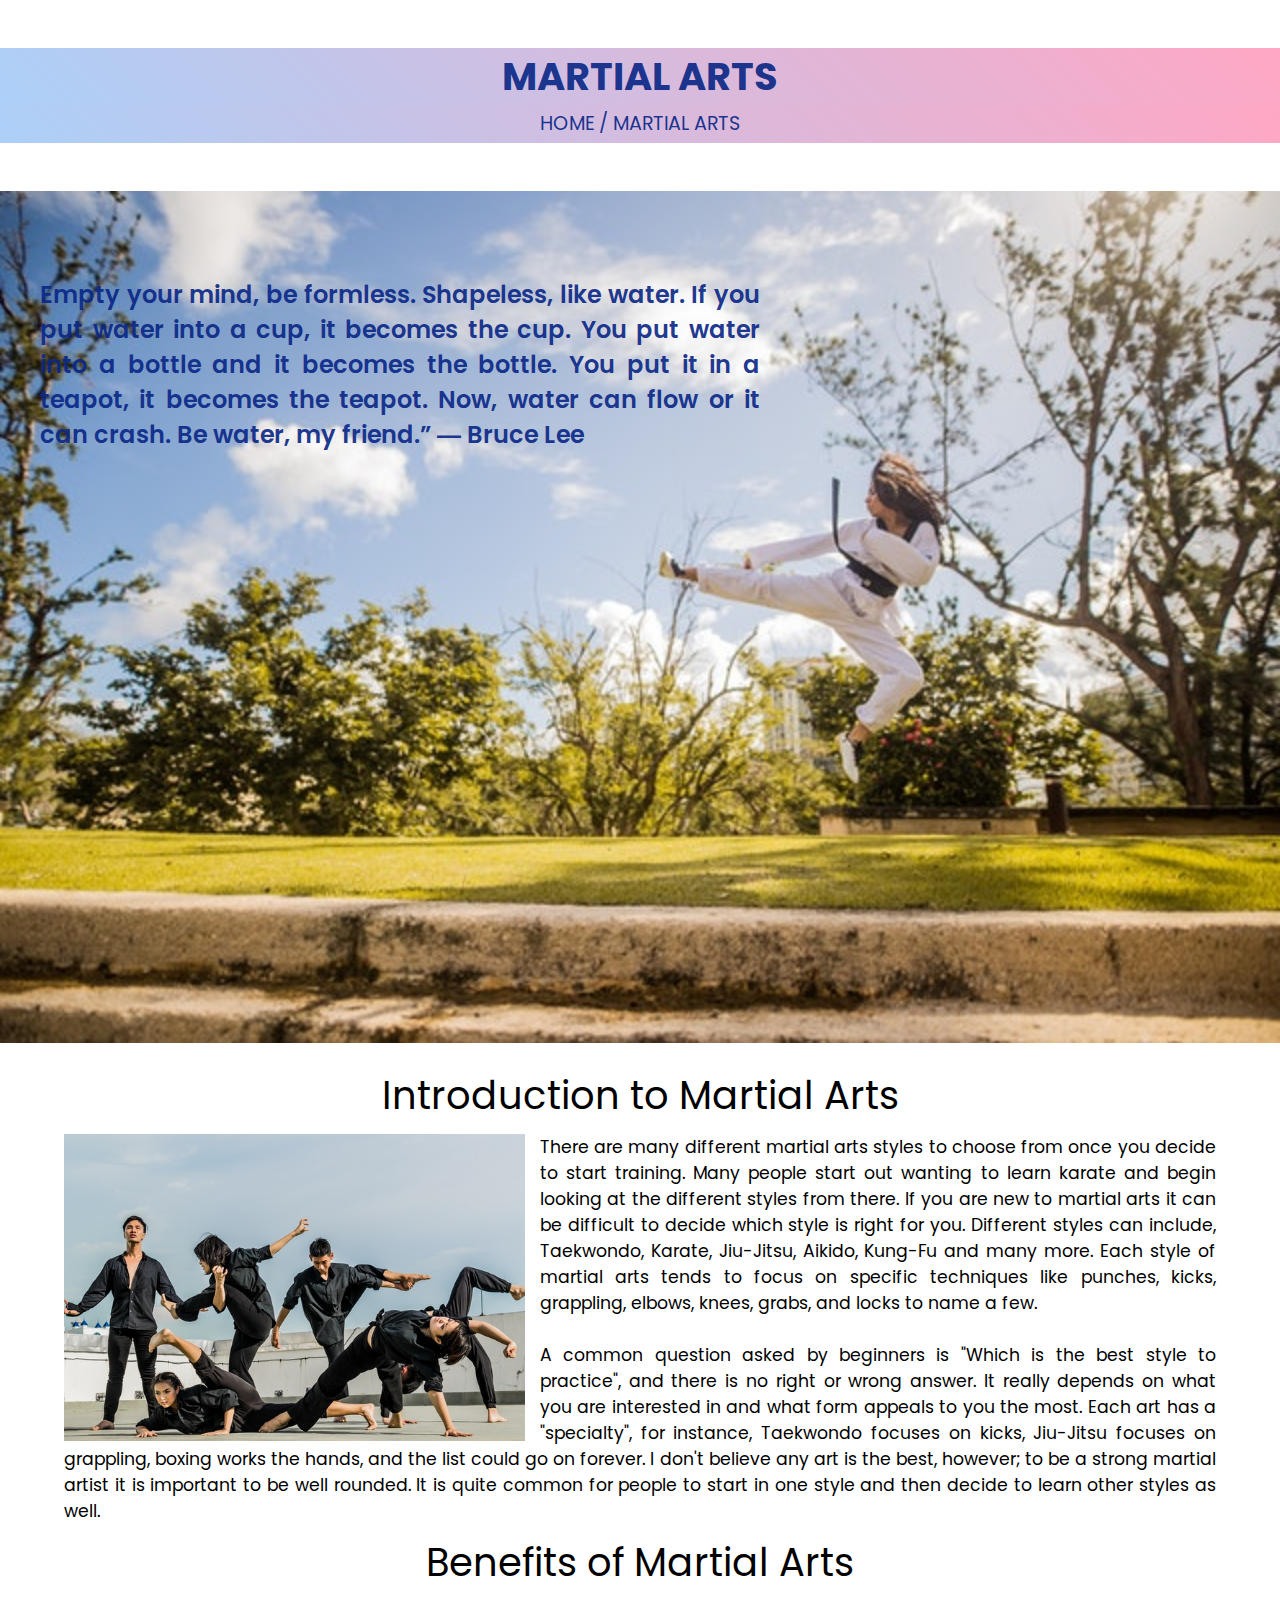
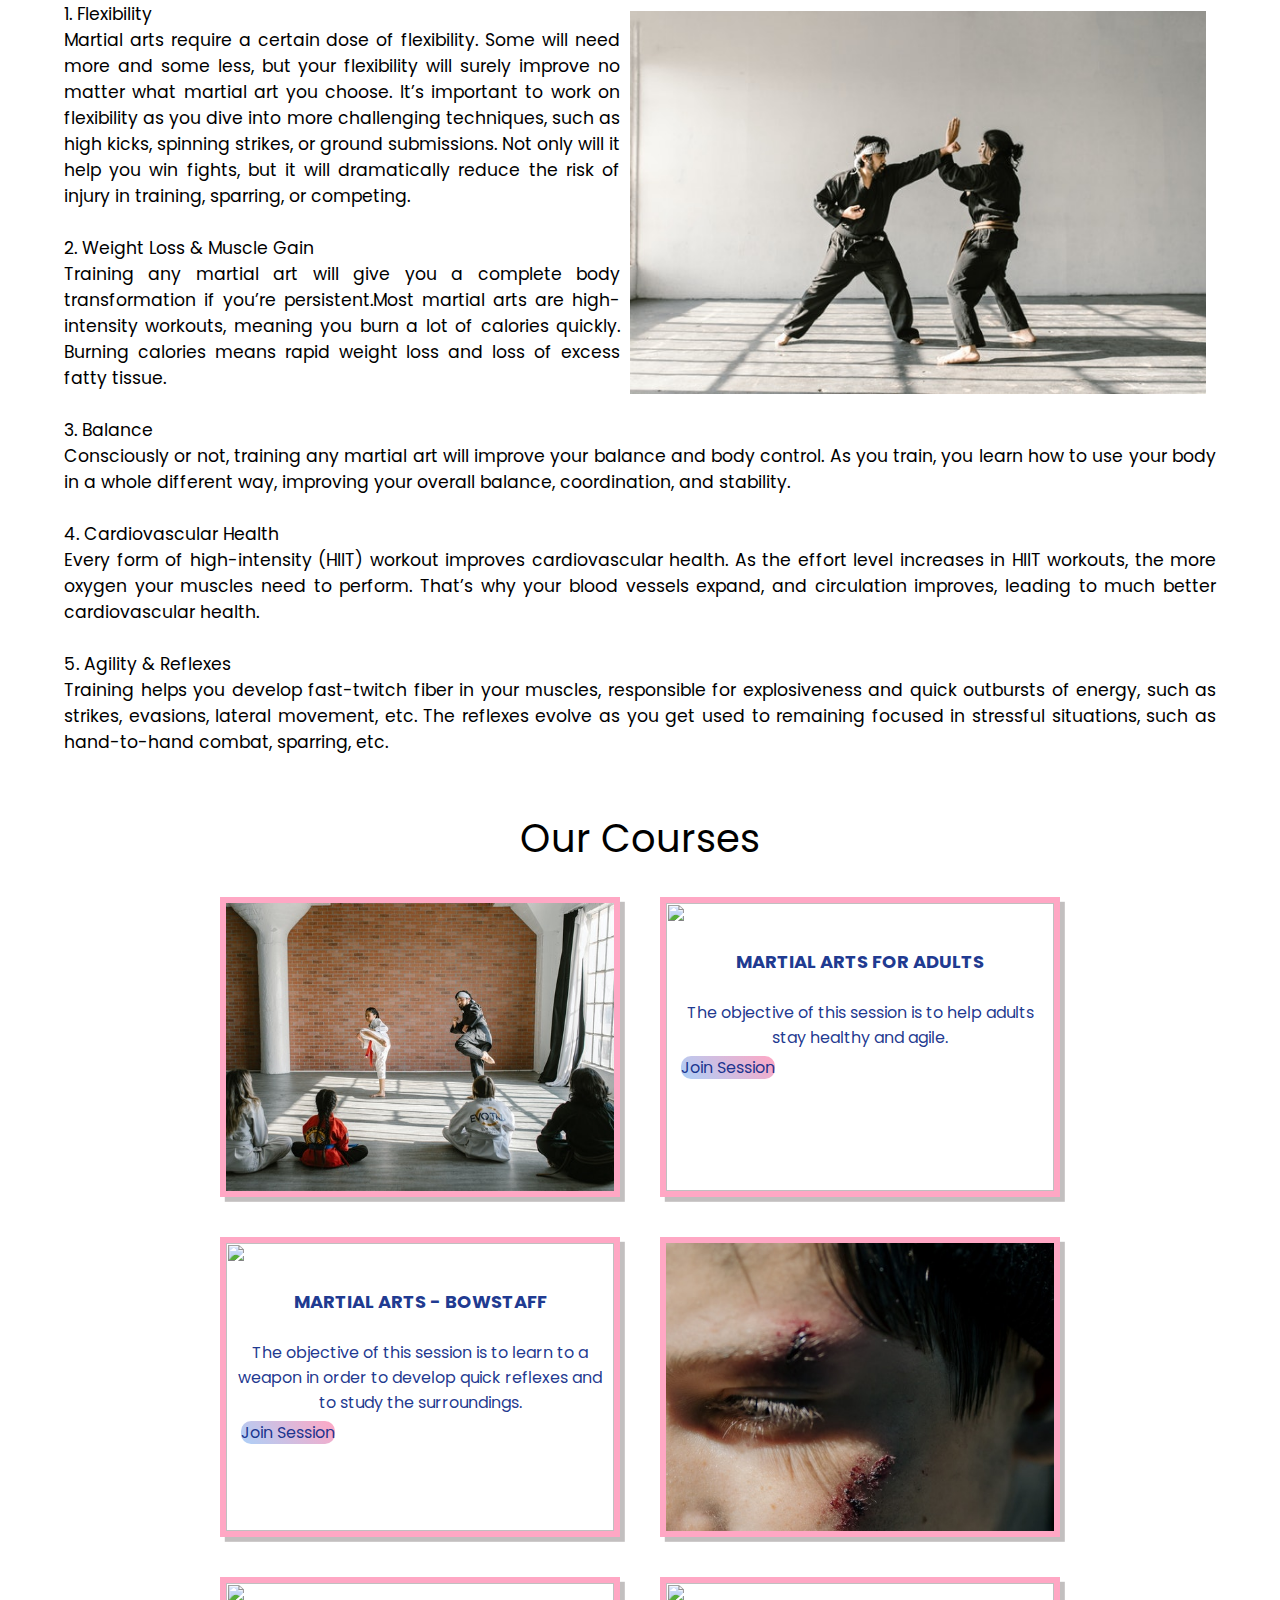
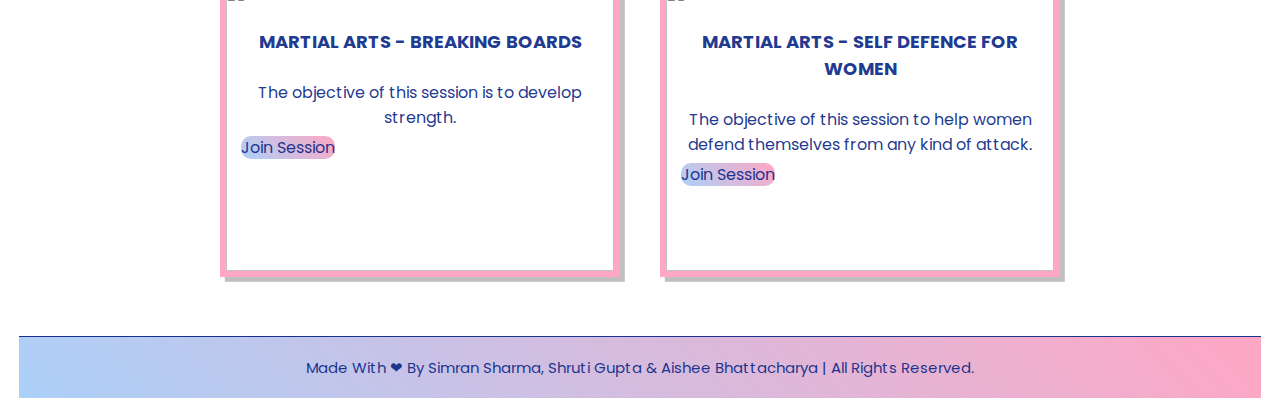
==== ma.html @ 2e76b53d "Add files via upload" ====
<!DOCTYPE html>
<html lang="en">
<head>
    <head>
        <meta charset="UTF-8">
        <meta http-equiv="X-UA-Compatible" content="IE=edge">
        <meta name="viewport" content="width=device-width, initial-scale=1.0">
        <title>Health&Fitness</title>
        <!-- custom css file link  -->
        <link rel="stylesheet" href="css_files/ma_style.css">
        <!-- google icons -->
        <link rel="stylesheet" href="https://fonts.googleapis.com/icon?family=Material+Icons">
        <!-- swiper css link  -->
        <link rel="stylesheet" href="https://unpkg.com/swiper@8/swiper-bundle.min.css"/>
        <!-- font awesome 4 cdn link -->
        <link rel="stylesheet" href="https://cdnjs.cloudflare.com/ajax/libs/font-awesome/4.7.0/css/font-awesome.min.css">
        <!-- font awesome cdn link  -->
       <link rel="stylesheet" href="https://cdnjs.cloudflare.com/ajax/libs/font-awesome/5.15.4/css/all.min.css">
    </head>
</head>
<body>
        <section class="heading-link">
            <h2>MARTIAL ARTS</h2>
            <p> <a href="index.html">HOME</a> / MARTIAL ARTS</p>
         </section>

         <section class="image_1">
            <div class="image_1row">
                <div class="banner">
                    <img src="images/ma_ma.jpg" alt="img">
                <h2 class="heading">Empty your mind, be formless. Shapeless, like water. If you put water into a cup, it becomes the cup. You put water into a bottle and it becomes the bottle. You put it in a teapot, it becomes the teapot. Now, water can flow or it can crash. Be water, my friend.”
                    ― Bruce Lee</h2>
                </div>
            </div>
        </section>
        
            <section class="inform_about">
                <div class="exer">
                    <h3>Introduction to Martial Arts</h3>
                    <div>
                        <img src="images/ma_about.jpg"/>
                    </div>
                    <div class="exer-content">
                        <p>There are many different martial arts styles to choose from once you decide to start training. Many people start out wanting to learn karate and begin looking at the different styles from there. If you are new to martial arts it can be difficult to decide which style is right for you. Different styles can include, Taekwondo, Karate, Jiu-Jitsu, Aikido, Kung-Fu and many more. Each style of martial arts tends to focus on specific techniques like punches, kicks, grappling, elbows, knees, grabs, and locks to name a few.
                            <br><br>
                            A common question asked by beginners is "Which is the best style to practice", and there is no right or wrong answer. It really depends on what you are interested in and what form appeals to you the most. Each art has a "specialty", for instance, Taekwondo focuses on kicks, Jiu-Jitsu focuses on grappling, boxing works the hands, and the list could go on forever. I don't believe any art is the best, however; to be a strong martial artist it is important to be well rounded. It is quite common for people to start in one style and then decide to learn other styles as well.
                       </p>
                    </div>
                </div>
                <div class="exer1">
                    <h3>Benefits of Martial Arts</h3>
                    <div>
                        <img src="images/ma_ma2.jpg" class="flor"/>
                           <p>
                            1. Flexibility
                            <br>Martial arts require a certain dose of flexibility. Some will need more and some less, but your flexibility will surely improve no matter what martial art you choose. It’s important to work on flexibility as you dive into more challenging techniques, such as high kicks, spinning strikes, or ground submissions. Not only will it help you win fights, but it will dramatically reduce the risk of injury in training, sparring, or competing.
                            <br><br>
                            2. Weight Loss & Muscle Gain
                            <br>Training any martial art will give you a complete body transformation if you’re persistent.Most martial arts are high-intensity workouts, meaning you burn a lot of calories quickly. Burning calories means rapid weight loss and loss of excess fatty tissue.
                            <br><br>
                            3. Balance
                            <br> Consciously or not, training any martial art will improve your balance and body control. As you train, you learn how to use your body in a whole different way, improving your overall balance, coordination, and stability.
                            <br><br>
                            4. Cardiovascular Health
                            <br>Every form of high-intensity (HIIT) workout improves cardiovascular health. As the effort level increases in HIIT workouts, the more oxygen your muscles need to perform. That’s why your blood vessels expand, and circulation improves, leading to much better cardiovascular health.
                            <br><br>
                            5. Agility & Reflexes
                            <br>Training helps you develop fast-twitch fiber in your muscles, responsible for explosiveness and quick outbursts of energy, such as strikes, evasions, lateral movement, etc. The reflexes evolve as you get used to remaining focused in stressful situations, such as hand-to-hand combat, sparring, etc.
                            <br><br>
                            </p>
                    </div>
                </div>
         </section>

    <!--home fitness grid starts-->
    <section class="fitness-grid" id="fg">

        <h2 class="g-head" id="ma-course">Our Courses</h2>

        <div class="g-boxcontain">
            <div class="g-contain">
                <img src="images/ma1.jpg" alt="" class="image">
                <div class="contents">
                    <h3>MARTIAL ARTS FOR KIDS</h3>
                    <p>The objective of this session is to help kids develop agility and reflex and instill a sense of discipline.</p>
                    <a href="#" id="btn" >Join Session</button>
                </div>
            </div>
    
            <div class="g-contain">
                <img src="images/ma2.jpg" alt="" class="image">
                <div class="contents">
                    <h3>MARTIAL ARTS FOR ADULTS</h3>
                    <p>The objective of this session is to help adults stay healthy and agile.</p>
                    <a href="#" id="btn" >Join Session</button>
                </div>
            </div>
    
            <div class="g-contain">
                <img src="images/ma3.jpg" alt="" class="image">
                <div class="contents">
                    <h3>MARTIAL ARTS - BOWSTAFF</h3>
                    <p>The objective of this session is to learn to a weapon in order to develop quick reflexes and to study the surroundings.</p>
                    <a href="#" id="btn" >Join Session</button>
                </div>
            </div>

            <div class="g-contain">
                <img src="images/ma4.jpg" alt="" class="image">
                <div class="contents">
                    <h3>MARTIAL ARTS - INJURIES</h3>
                    <p>The objective of this session is to understand injuries that occur in sparring and combat and how to prevent them. </p>
                    <a href="#" id="btn" >Join Session</button>
                </div>
            </div>

            <div class="g-contain">
                <img src="images/ma5.jpg" alt="" class="image">
                <div class="contents">
                    <h3>MARTIAL ARTS - BREAKING BOARDS</h3>
                    <p>The objective of this session is to develop strength.</p>
                    <a href="#" id="btn" >Join Session</button>
                </div>
            </div>

            <div class="g-contain">
                <img src="images/ma6.jpg" alt="" class="image">
                <div class="contents">
                    <h3>MARTIAL ARTS - SELF DEFENCE FOR WOMEN</h3>
                    <p>The objective of this session to help women defend themselves from any kind of attack.</p>
                    <a href="#" id="btn" >Join Session</button>
                </div>
            </div>

        </div>
       
    </section>
    <!--home fitness grid ends-->

 
                <!-- copyright section -->
            <div class="credits">
                <p><h2">Made with ❤ By Simran Sharma, Shruti Gupta & Aishee Bhattacharya | All Rights Reserved.</h2></p>
            </div>
            
</body>
</html>
---- css_files/ma_style.css ----
@import url('https://fonts.googleapis.com/css2?family=Poppins:ital,wght@0,400;0,500;0,600;0,700;1,400;1,600;1,800&display=swap');
*{
    margin: 0;
    padding: 0;
    font-family: 'Poppins', sans-serif;
    outline: none;
    border: none;
    text-decoration: none;
    transition: all .4s linear;
    box-sizing:border-box;
}

*::selection{
    background:rgb(35, 118, 251);
    color:#fff;
}

html{
    font-size: 60%;
    overflow-x: hidden;
    scroll-padding-top:5rem;
    scroll-behavior: smooth;
}

section{
    padding:5rem 0 5rem 0;
}

.heading-link {
    text-align: center;

}

.heading-link{
    text-align: center;
}
  
.heading-link h2 {
    font-size: 4rem;
    text-transform: capitalize;
    color:rgba(10, 39, 134, 0.925);
    text-align: center;
    background: linear-gradient(45deg,rgb(172, 208, 248),rgb(255, 167, 196)); 
    
}
  
.heading-link p {
    font-size: 2rem;
    line-height: 2;
    color:rgba(10, 39, 134, 0.925);
    text-align: center;
    background: linear-gradient(45deg,rgb(172, 208, 248),rgb(255, 167, 196)); 

}
  
.heading-link a {
    color:rgba(10, 39, 134, 0.925);
}
  
.heading-link a:hover {
    color:rgb(245, 10, 120);
    text-decoration: underline;
}

.image_1{
    padding: 0;
}
.banner{
    position: relative;
    width:100%;
    justify-content: center;
}

.banner img{
    width: 100%;
}

.heading{
    position: absolute;
    top:10%;
    color:rgba(10, 39, 134, 0.925);
    font-size: 2.5rem;
    font-weight: 600;
    margin-left:40px;
    width:75rem;
    text-align: justify;
}

.inform_about{
    padding:1rem 5%;
}

.inform_about .exer img{
    width:40%;
    margin-right: 15px;
    vertical-align: top;
    float: left;
}



.inform_about .exer .exer-content p{
    font-size: 1.8rem;
    color:black;
    text-align:justify;
}

.inform_about .exer h3{
    text-align: center;
    justify-content: center;
    font-size: 4rem;
    font-weight: 400;
    margin: 10px;
    color:black;
}

.exer1 h3{
    text-align: center;
    justify-content: center;
    font-size: 4rem;
    font-weight: 400;
    margin: 10px;
    color:black;
}
.exer1 p{
    font-size: 1.8rem;
    color:black;
    text-align:justify;
}

.exer1 .flor{
    width:50%;
    float: right;
    margin: 10px;
}

.fitness-grid{
    padding: 1rem 1%;
}
.g-head{
    text-align: center;
    color:black;
    font-size: 4rem;
    font-weight: 400;
    margin: 10px;
    color:black;
}


.fitness-grid .g-boxcontain{
    margin: 10px 0;
    display:flex;
    flex-wrap: wrap;
    justify-content: center;
    align-items: center;
}

.fitness-grid .g-boxcontain .g-contain{
    position: relative;
    margin:20px;
    overflow: hidden;
    box-shadow: 0.5rem 0.5rem rgba(182, 178, 178, 0.836);
    border : .7rem solid rgb(255, 167, 196);
    cursor:pointer;
    width:400px;
    height:300px;
}
.fitness-grid .g-boxcontain .g-contain .image{
    top:0;
    width:100%;
    height:100%;
    object-fit: cover;
    position: absolute;
    
}
.fitness-grid .g-boxcontain .g-contain .contents h3{
    justify-content: center;
    text-align: center;
    color:rgba(10, 39, 134, 0.925);
    font-size: large;
    background: #fff;
    padding: 20px;
    bottom:-150%; 
    left:0;
}

.fitness-grid .g-boxcontain .g-contain .contents p{
    text-align: center;
    color:rgba(10, 39, 134, 0.925);
    font-size: medium;
    background: #fff;
    padding: 5px;
}

.fitness-grid .g-boxcontain .g-contain:hover .image{
    transform: translateY(150%);
}

.fitness-grid .g-boxcontain .g-contain:hover .contents{
    top:0;
}


.g-contain .contents a{
    align-items: center;
    justify-content: center;
    margin-top: 15px;
    margin-left: 15px;
    border: none;
    color: rgba(10, 39, 134, 0.925);
    font-size: medium;
    background: linear-gradient(45deg,rgb(172, 208, 248),rgb(255, 167, 196)); 
    width: 150px;
    height:150px;
    border-radius: 10px;
    outline: none;
    cursor: pointer;
  }
  .g-contain .contents a:hover{
    box-shadow: 1px 1px 10px rgba(135, 135, 138, 0.986);
  }


  .credits{

    text-align: center;
    justify-content: center;
    color:rgba(10, 39, 134, 0.925);
    font-size: 15px;
    font-weight: 400;
    margin: 2rem;
    padding: 2rem;
    border-top: .2rem solid rgba(10, 39, 134, 0.925);
    text-transform: capitalize;
    background: linear-gradient(45deg,rgb(172, 208, 248),rgb(255, 167, 196)); 


}

@media(max-width:768px){
    .heading{
        width:40rem;
        font-size: 1.7rem;
    }
    .inform_about .content h3{
        font-size: 3rem;
    }
    .inform_about .content p{
        font-size: 1.5rem;
    }
}


@media(max-width:450px){
    html{
        font-size:40%;
    }
    
    
    .heading{
        width:30rem;
        font-size: 1rem;
    }
    .inform_about .content h3{
        font-size: 2rem;
    }
    .inform_about .content p{
        font-size: 1.2rem;
    }
}
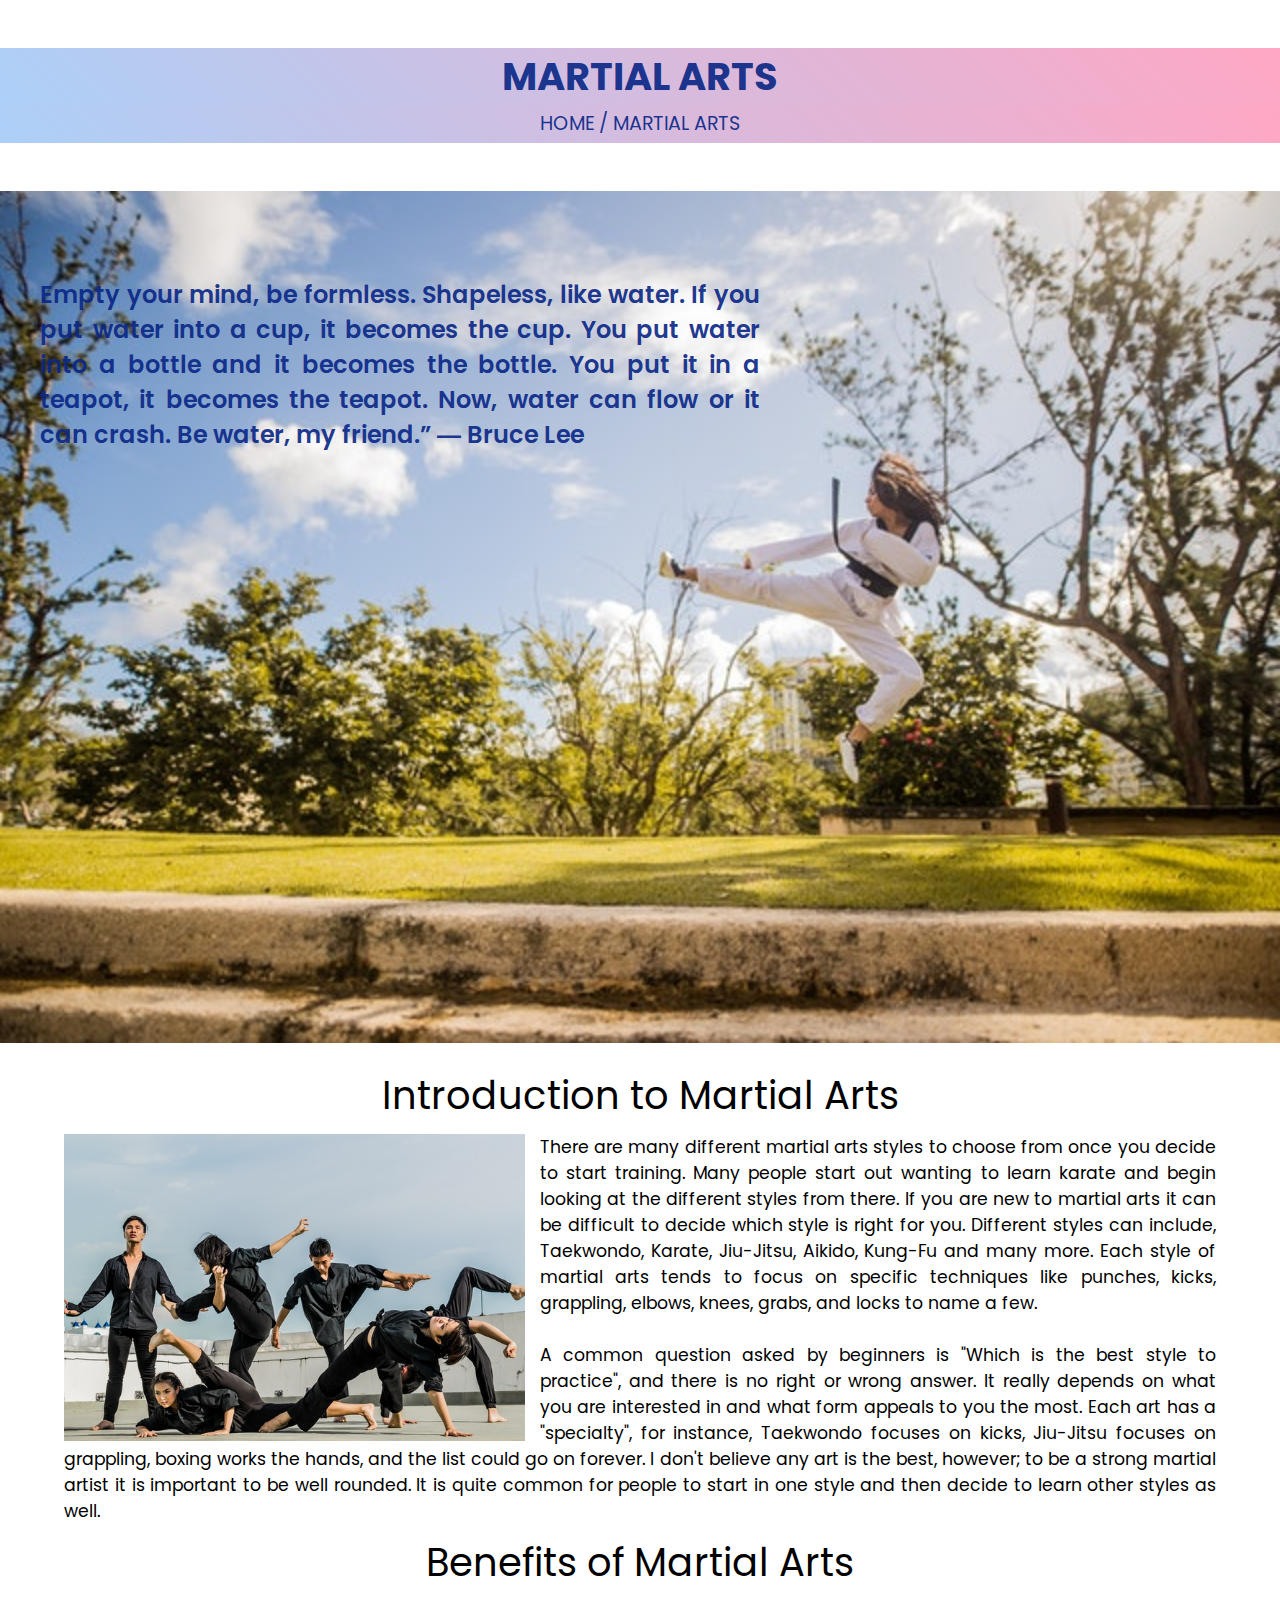
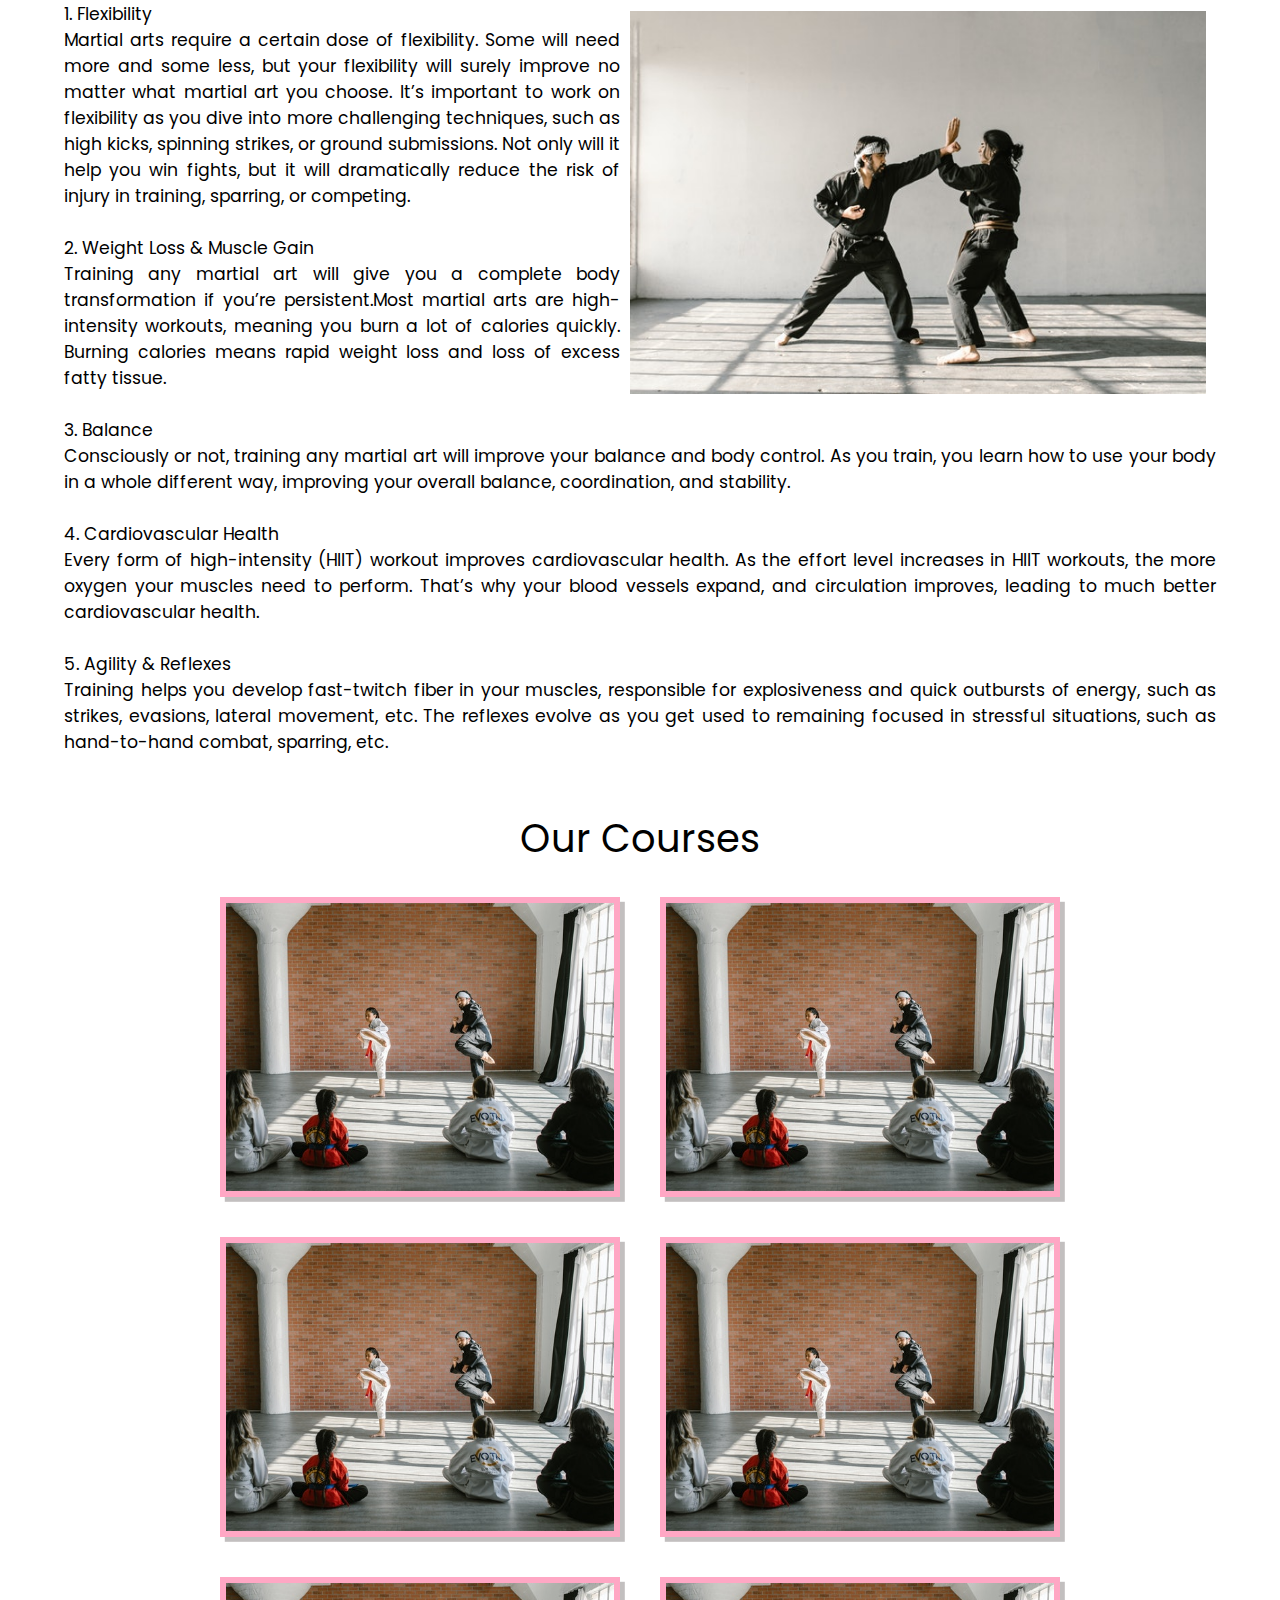
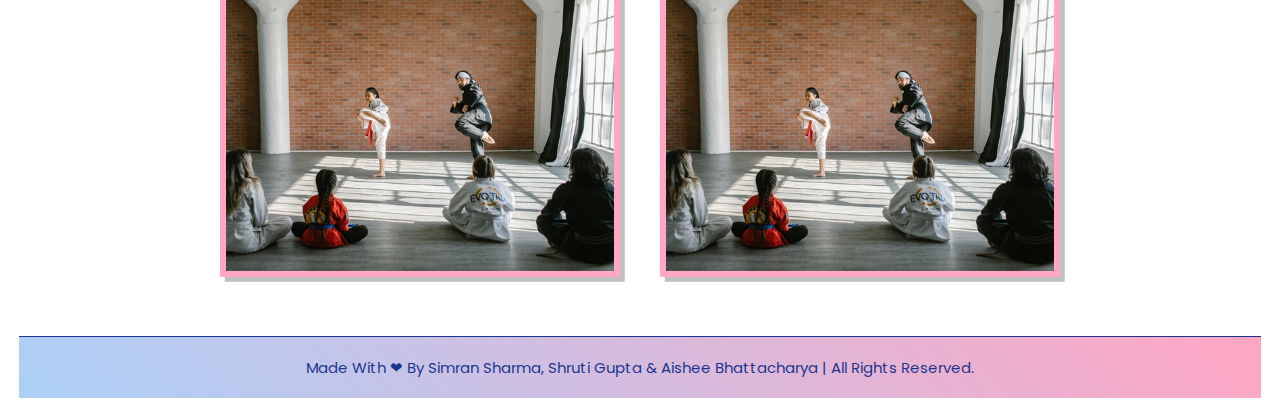
==== commit cee413a3: "Update ma.html" ====
--- a/ma.html
+++ b/ma.html
@@ -88,7 +88,7 @@
             </div>
     
             <div class="g-contain">
-                <img src="images/ma2.jpg" alt="" class="image">
+                <img src="images/ma1.jpg" alt="" class="image">
                 <div class="contents">
                     <h3>MARTIAL ARTS FOR ADULTS</h3>
                     <p>The objective of this session is to help adults stay healthy and agile.</p>
@@ -97,7 +97,7 @@
             </div>
     
             <div class="g-contain">
-                <img src="images/ma3.jpg" alt="" class="image">
+                <img src="images/ma1.jpg" alt="" class="image">
                 <div class="contents">
                     <h3>MARTIAL ARTS - BOWSTAFF</h3>
                     <p>The objective of this session is to learn to a weapon in order to develop quick reflexes and to study the surroundings.</p>
@@ -106,7 +106,7 @@
             </div>
 
             <div class="g-contain">
-                <img src="images/ma4.jpg" alt="" class="image">
+                <img src="images/ma1.jpg" alt="" class="image">
                 <div class="contents">
                     <h3>MARTIAL ARTS - INJURIES</h3>
                     <p>The objective of this session is to understand injuries that occur in sparring and combat and how to prevent them. </p>
@@ -115,7 +115,7 @@
             </div>
 
             <div class="g-contain">
-                <img src="images/ma5.jpg" alt="" class="image">
+                <img src="images/ma1.jpg" alt="" class="image">
                 <div class="contents">
                     <h3>MARTIAL ARTS - BREAKING BOARDS</h3>
                     <p>The objective of this session is to develop strength.</p>
@@ -124,7 +124,7 @@
             </div>
 
             <div class="g-contain">
-                <img src="images/ma6.jpg" alt="" class="image">
+                <img src="images/ma1.jpg" alt="" class="image">
                 <div class="contents">
                     <h3>MARTIAL ARTS - SELF DEFENCE FOR WOMEN</h3>
                     <p>The objective of this session to help women defend themselves from any kind of attack.</p>
@@ -144,4 +144,4 @@
             </div>
             
 </body>
-</html>+</html>
